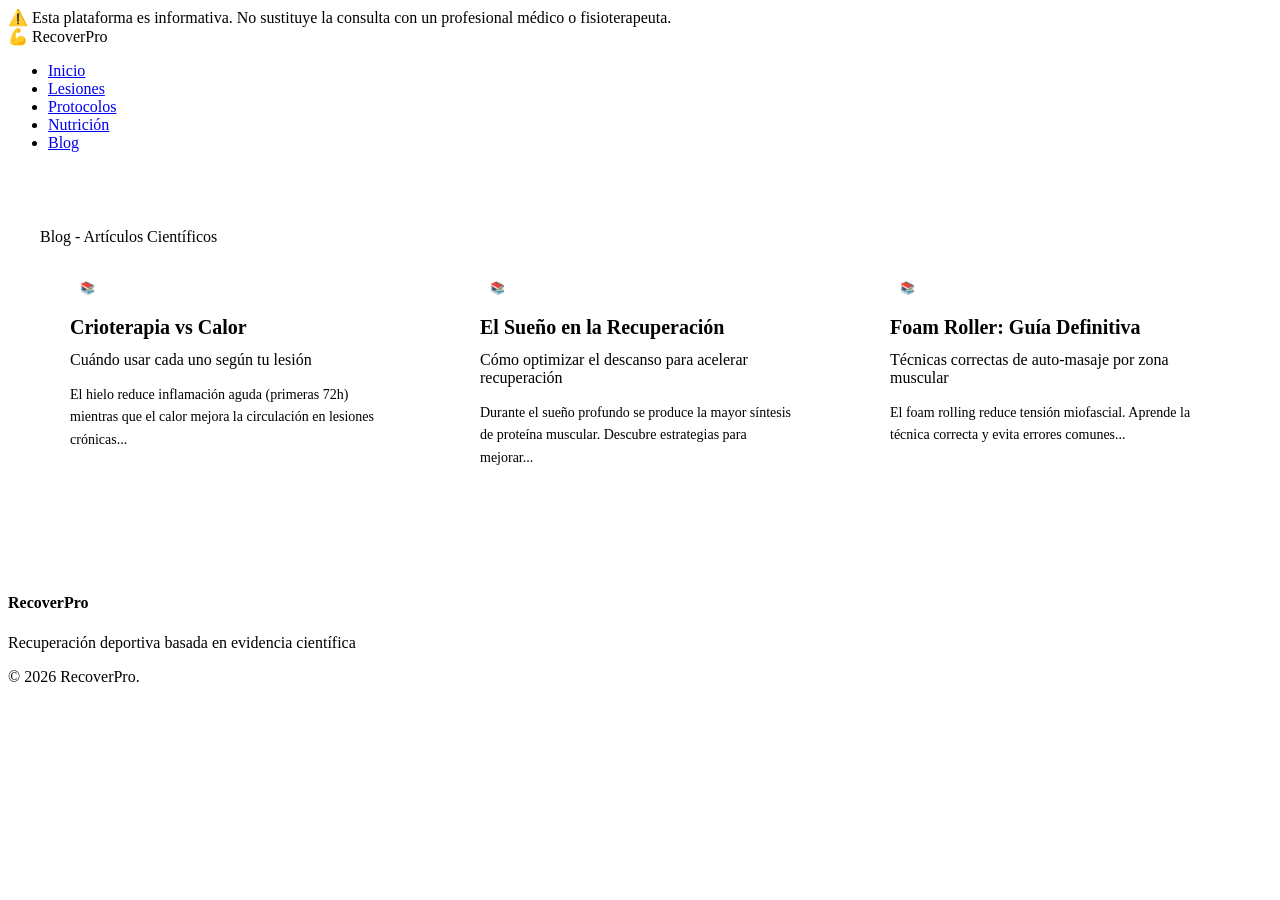
==== blog.html @ be3bdc6e "feat: Create complete RecoverPro website with all pages and functionality" ====
<!DOCTYPE html>
<html lang="es">
<head>
    <meta charset="UTF-8">
    <meta name="viewport" content="width=device-width, initial-scale=1.0">
    <title>Blog - RecoverPro</title>
    <link href="https://fonts.googleapis.com/css2?family=Plus+Jakarta+Sans:wght@800&family=Nunito:wght@400;600&family=Bebas+Neue&display=swap" rel="stylesheet">
    <link rel="stylesheet" href="styles.css">
</head>
<body>
    <div class="legal-banner">
        ⚠️ Esta plataforma es informativa. No sustituye la consulta con un profesional médico o fisioterapeuta.
    </div>

    <nav class="navbar">
        <div class="nav-container">
            <div class="logo">
                <span class="logo-icon">💪</span>
                <span class="logo-text">RecoverPro</span>
            </div>
            <ul class="nav-links">
                <li><a href="index.html">Inicio</a></li>
                <li><a href="lesiones.html">Lesiones</a></li>
                <li><a href="protocolos.html">Protocolos</a></li>
                <li><a href="nutricion.html">Nutrición</a></li>
                <li><a href="blog.html" class="active">Blog</a></li>
            </ul>
        </div>
    </nav>

    <section style="padding: 60px 20px; max-width: 1200px; margin: 0 auto;">
        <div class="section-title">Blog - Artículos Científicos</div>

        <div style="display: grid; grid-template-columns: repeat(auto-fit, minmax(300px, 1fr)); gap: 30px;">
            <article style="background: var(--color-surface); padding: 30px; border-radius: 16px; border-top: 4px solid var(--color-electric);">
                <div style="display: inline-block; background: var(--color-electric); color: white; padding: 5px 10px; border-radius: 20px; font-size: 12px; font-weight: 700; margin-bottom: 15px;">📚 Basado en Evidencia</div>
                <h2 style="font-family: var(--font-title); font-size: 20px; margin: 0 0 12px 0;">Crioterapia vs Calor</h2>
                <p style="color: var(--color-text-light); margin: 0 0 15px 0;">Cuándo usar cada uno según tu lesión</p>
                <p style="font-size: 14px; line-height: 1.6;">El hielo reduce inflamación aguda (primeras 72h) mientras que el calor mejora la circulación en lesiones crónicas...</p>
            </article>

            <article style="background: var(--color-surface); padding: 30px; border-radius: 16px; border-top: 4px solid var(--color-recovery);">
                <div style="display: inline-block; background: var(--color-recovery); color: white; padding: 5px 10px; border-radius: 20px; font-size: 12px; font-weight: 700; margin-bottom: 15px;">📚 Basado en Evidencia</div>
                <h2 style="font-family: var(--font-title); font-size: 20px; margin: 0 0 12px 0;">El Sueño en la Recuperación</h2>
                <p style="color: var(--color-text-light); margin: 0 0 15px 0;">Cómo optimizar el descanso para acelerar recuperación</p>
                <p style="font-size: 14px; line-height: 1.6;">Durante el sueño profundo se produce la mayor síntesis de proteína muscular. Descubre estrategias para mejorar...</p>
            </article>

            <article style="background: var(--color-surface); padding: 30px; border-radius: 16px; border-top: 4px solid var(--color-alert);">
                <div style="display: inline-block; background: var(--color-alert); color: white; padding: 5px 10px; border-radius: 20px; font-size: 12px; font-weight: 700; margin-bottom: 15px;">📚 Basado en Evidencia</div>
                <h2 style="font-family: var(--font-title); font-size: 20px; margin: 0 0 12px 0;">Foam Roller: Guía Definitiva</h2>
                <p style="color: var(--color-text-light); margin: 0 0 15px 0;">Técnicas correctas de auto-masaje por zona muscular</p>
                <p style="font-size: 14px; line-height: 1.6;">El foam rolling reduce tensión miofascial. Aprende la técnica correcta y evita errores comunes...</p>
            </article>
        </div>
    </section>

    <footer class="footer">
        <div class="footer-content">
            <div class="footer-section">
                <h4>RecoverPro</h4>
                <p>Recuperación deportiva basada en evidencia científica</p>
            </div>
        </div>
        <div class="footer-bottom">
            <p>&copy; 2026 RecoverPro.</p>
        </div>
    </footer>

    <script src="app.js"></script>
</body>
</html>
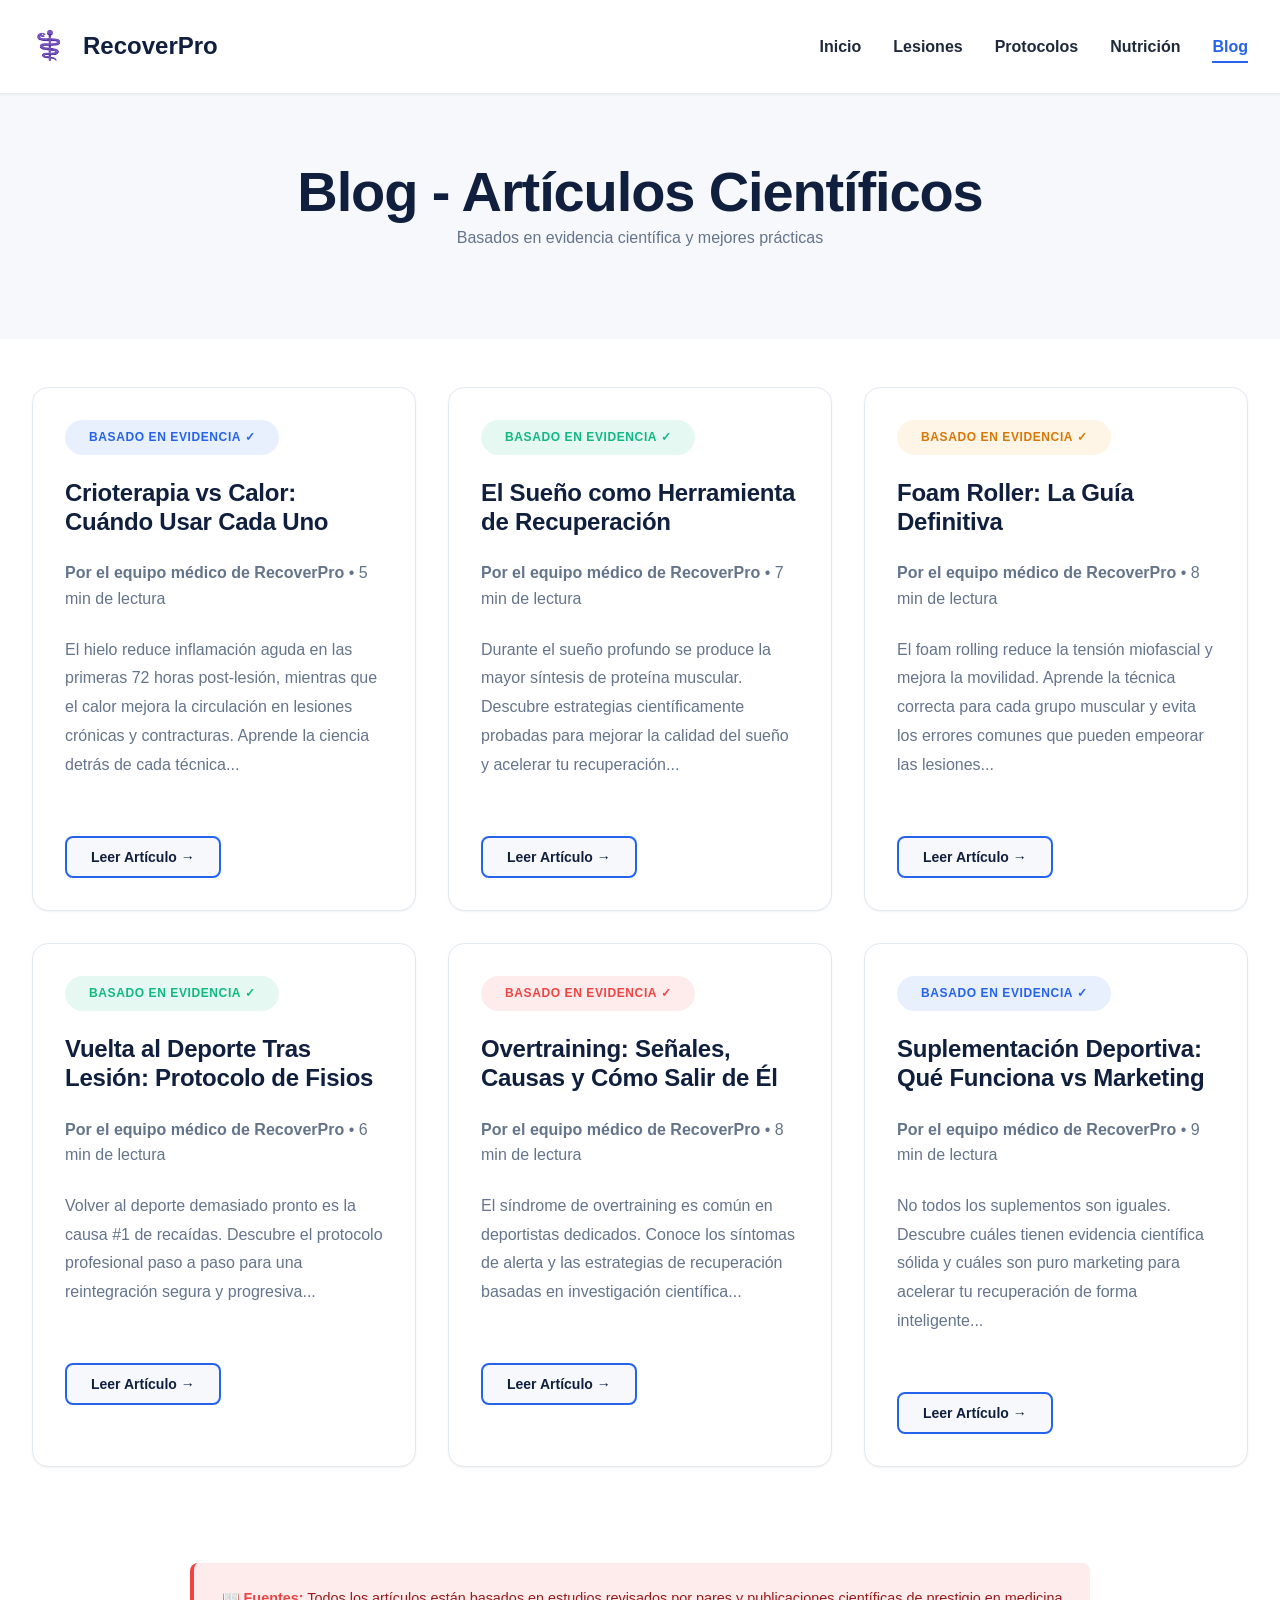
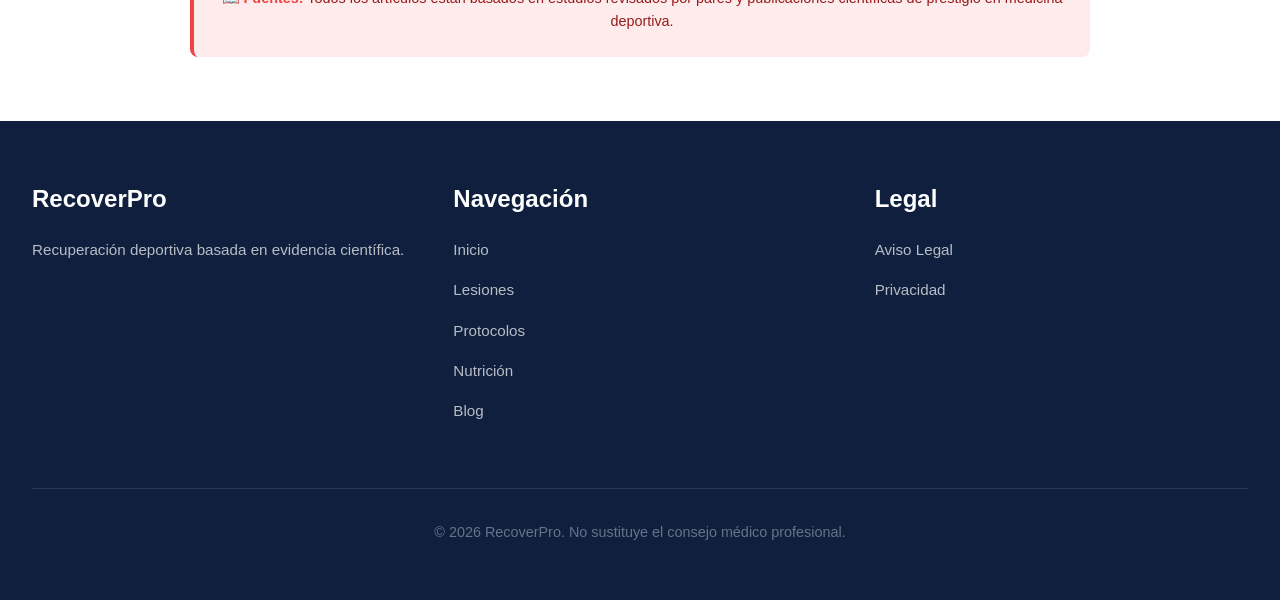
==== commit 33777d8c: "Full integration: CSS, JS, and updated HTML files with complete styling and functionality" ====
--- a/blog.html
+++ b/blog.html
@@ -5,68 +5,134 @@
     <meta name="viewport" content="width=device-width, initial-scale=1.0">
     <title>Blog - RecoverPro</title>
     <link href="https://fonts.googleapis.com/css2?family=Plus+Jakarta+Sans:wght@800&family=Nunito:wght@400;600&family=Bebas+Neue&display=swap" rel="stylesheet">
-    <link rel="stylesheet" href="styles.css">
+    <link rel="stylesheet" href="css/styles.css">
 </head>
 <body>
-    <div class="legal-banner">
-        ⚠️ Esta plataforma es informativa. No sustituye la consulta con un profesional médico o fisioterapeuta.
-    </div>
+    <header>
+        <div class="container">
+            <nav>
+                <div class="logo">RecoverPro</div>
+                <ul class="nav-links">
+                    <li><a href="index.html">Inicio</a></li>
+                    <li><a href="lesiones.html">Lesiones</a></li>
+                    <li><a href="protocolos.html">Protocolos</a></li>
+                    <li><a href="nutricion.html">Nutrición</a></li>
+                    <li><a href="blog.html">Blog</a></li>
+                </ul>
+            </nav>
+        </div>
+    </header>
 
-    <nav class="navbar">
-        <div class="nav-container">
-            <div class="logo">
-                <span class="logo-icon">💪</span>
-                <span class="logo-text">RecoverPro</span>
-            </div>
-            <ul class="nav-links">
-                <li><a href="index.html">Inicio</a></li>
-                <li><a href="lesiones.html">Lesiones</a></li>
-                <li><a href="protocolos.html">Protocolos</a></li>
-                <li><a href="nutricion.html">Nutrición</a></li>
-                <li><a href="blog.html" class="active">Blog</a></li>
-            </ul>
-        </div>
-    </nav>
-
-    <section style="padding: 60px 20px; max-width: 1200px; margin: 0 auto;">
-        <div class="section-title">Blog - Artículos Científicos</div>
-
-        <div style="display: grid; grid-template-columns: repeat(auto-fit, minmax(300px, 1fr)); gap: 30px;">
-            <article style="background: var(--color-surface); padding: 30px; border-radius: 16px; border-top: 4px solid var(--color-electric);">
-                <div style="display: inline-block; background: var(--color-electric); color: white; padding: 5px 10px; border-radius: 20px; font-size: 12px; font-weight: 700; margin-bottom: 15px;">📚 Basado en Evidencia</div>
-                <h2 style="font-family: var(--font-title); font-size: 20px; margin: 0 0 12px 0;">Crioterapia vs Calor</h2>
-                <p style="color: var(--color-text-light); margin: 0 0 15px 0;">Cuándo usar cada uno según tu lesión</p>
-                <p style="font-size: 14px; line-height: 1.6;">El hielo reduce inflamación aguda (primeras 72h) mientras que el calor mejora la circulación en lesiones crónicas...</p>
-            </article>
-
-            <article style="background: var(--color-surface); padding: 30px; border-radius: 16px; border-top: 4px solid var(--color-recovery);">
-                <div style="display: inline-block; background: var(--color-recovery); color: white; padding: 5px 10px; border-radius: 20px; font-size: 12px; font-weight: 700; margin-bottom: 15px;">📚 Basado en Evidencia</div>
-                <h2 style="font-family: var(--font-title); font-size: 20px; margin: 0 0 12px 0;">El Sueño en la Recuperación</h2>
-                <p style="color: var(--color-text-light); margin: 0 0 15px 0;">Cómo optimizar el descanso para acelerar recuperación</p>
-                <p style="font-size: 14px; line-height: 1.6;">Durante el sueño profundo se produce la mayor síntesis de proteína muscular. Descubre estrategias para mejorar...</p>
-            </article>
-
-            <article style="background: var(--color-surface); padding: 30px; border-radius: 16px; border-top: 4px solid var(--color-alert);">
-                <div style="display: inline-block; background: var(--color-alert); color: white; padding: 5px 10px; border-radius: 20px; font-size: 12px; font-weight: 700; margin-bottom: 15px;">📚 Basado en Evidencia</div>
-                <h2 style="font-family: var(--font-title); font-size: 20px; margin: 0 0 12px 0;">Foam Roller: Guía Definitiva</h2>
-                <p style="color: var(--color-text-light); margin: 0 0 15px 0;">Técnicas correctas de auto-masaje por zona muscular</p>
-                <p style="font-size: 14px; line-height: 1.6;">El foam rolling reduce tensión miofascial. Aprende la técnica correcta y evita errores comunes...</p>
-            </article>
+    <section style="padding: var(--spacing-2xl) 0; background-color: var(--bg-surface);">
+        <div class="container">
+            <h1 style="text-align: center; color: var(--dark-blue);">Blog - Artículos Científicos</h1>
+            <p style="text-align: center; color: var(--text-secondary);">Basados en evidencia científica y mejores prácticas</p>
         </div>
     </section>
 
-    <footer class="footer">
-        <div class="footer-content">
-            <div class="footer-section">
-                <h4>RecoverPro</h4>
-                <p>Recuperación deportiva basada en evidencia científica</p>
+    <section style="padding: var(--spacing-xl) 0;">
+        <div class="container">
+            <div style="display: grid; grid-template-columns: repeat(auto-fit, minmax(300px, 1fr)); gap: var(--spacing-lg);">
+                <!-- Artículo 1 -->
+                <article class="card">
+                    <div style="margin-bottom: var(--spacing-md);">
+                        <span class="badge badge-info">Basado en Evidencia ✓</span>
+                    </div>
+                    <h2 style="font-size: 1.5rem; color: var(--dark-blue); margin: 0 0 var(--spacing-md) 0;">Crioterapia vs Calor: Cuándo Usar Cada Uno</h2>
+                    <p style="color: var(--text-secondary); margin-bottom: var(--spacing-md);"><strong>Por el equipo médico de RecoverPro</strong> • 5 min de lectura</p>
+                    <p style="color: var(--text-secondary); line-height: 1.8;">El hielo reduce inflamación aguda en las primeras 72 horas post-lesión, mientras que el calor mejora la circulación en lesiones crónicas y contracturas. Aprende la ciencia detrás de cada técnica...</p>
+                    <a href="#" class="btn btn-secondary btn-sm" style="margin-top: var(--spacing-lg);">Leer Artículo →</a>
+                </article>
+
+                <!-- Artículo 2 -->
+                <article class="card">
+                    <div style="margin-bottom: var(--spacing-md);">
+                        <span class="badge badge-success">Basado en Evidencia ✓</span>
+                    </div>
+                    <h2 style="font-size: 1.5rem; color: var(--dark-blue); margin: 0 0 var(--spacing-md) 0;">El Sueño como Herramienta de Recuperación</h2>
+                    <p style="color: var(--text-secondary); margin-bottom: var(--spacing-md);"><strong>Por el equipo médico de RecoverPro</strong> • 7 min de lectura</p>
+                    <p style="color: var(--text-secondary); line-height: 1.8;">Durante el sueño profundo se produce la mayor síntesis de proteína muscular. Descubre estrategias científicamente probadas para mejorar la calidad del sueño y acelerar tu recuperación...</p>
+                    <a href="#" class="btn btn-secondary btn-sm" style="margin-top: var(--spacing-lg);">Leer Artículo →</a>
+                </article>
+
+                <!-- Artículo 3 -->
+                <article class="card">
+                    <div style="margin-bottom: var(--spacing-md);">
+                        <span class="badge badge-warning">Basado en Evidencia ✓</span>
+                    </div>
+                    <h2 style="font-size: 1.5rem; color: var(--dark-blue); margin: 0 0 var(--spacing-md) 0;">Foam Roller: La Guía Definitiva</h2>
+                    <p style="color: var(--text-secondary); margin-bottom: var(--spacing-md);"><strong>Por el equipo médico de RecoverPro</strong> • 8 min de lectura</p>
+                    <p style="color: var(--text-secondary); line-height: 1.8;">El foam rolling reduce la tensión miofascial y mejora la movilidad. Aprende la técnica correcta para cada grupo muscular y evita los errores comunes que pueden empeorar las lesiones...</p>
+                    <a href="#" class="btn btn-secondary btn-sm" style="margin-top: var(--spacing-lg);">Leer Artículo →</a>
+                </article>
+
+                <!-- Artículo 4 -->
+                <article class="card">
+                    <div style="margin-bottom: var(--spacing-md);">
+                        <span class="badge badge-success">Basado en Evidencia ✓</span>
+                    </div>
+                    <h2 style="font-size: 1.5rem; color: var(--dark-blue); margin: 0 0 var(--spacing-md) 0;">Vuelta al Deporte Tras Lesión: Protocolo de Fisios</h2>
+                    <p style="color: var(--text-secondary); margin-bottom: var(--spacing-md);"><strong>Por el equipo médico de RecoverPro</strong> • 6 min de lectura</p>
+                    <p style="color: var(--text-secondary); line-height: 1.8;">Volver al deporte demasiado pronto es la causa #1 de recaídas. Descubre el protocolo profesional paso a paso para una reintegración segura y progresiva...</p>
+                    <a href="#" class="btn btn-secondary btn-sm" style="margin-top: var(--spacing-lg);">Leer Artículo →</a>
+                </article>
+
+                <!-- Artículo 5 -->
+                <article class="card">
+                    <div style="margin-bottom: var(--spacing-md);">
+                        <span class="badge badge-danger">Basado en Evidencia ✓</span>
+                    </div>
+                    <h2 style="font-size: 1.5rem; color: var(--dark-blue); margin: 0 0 var(--spacing-md) 0;">Overtraining: Señales, Causas y Cómo Salir de Él</h2>
+                    <p style="color: var(--text-secondary); margin-bottom: var(--spacing-md);"><strong>Por el equipo médico de RecoverPro</strong> • 8 min de lectura</p>
+                    <p style="color: var(--text-secondary); line-height: 1.8;">El síndrome de overtraining es común en deportistas dedicados. Conoce los síntomas de alerta y las estrategias de recuperación basadas en investigación científica...</p>
+                    <a href="#" class="btn btn-secondary btn-sm" style="margin-top: var(--spacing-lg);">Leer Artículo →</a>
+                </article>
+
+                <!-- Artículo 6 -->
+                <article class="card">
+                    <div style="margin-bottom: var(--spacing-md);">
+                        <span class="badge badge-info">Basado en Evidencia ✓</span>
+                    </div>
+                    <h2 style="font-size: 1.5rem; color: var(--dark-blue); margin: 0 0 var(--spacing-md) 0;">Suplementación Deportiva: Qué Funciona vs Marketing</h2>
+                    <p style="color: var(--text-secondary); margin-bottom: var(--spacing-md);"><strong>Por el equipo médico de RecoverPro</strong> • 9 min de lectura</p>
+                    <p style="color: var(--text-secondary); line-height: 1.8;">No todos los suplementos son iguales. Descubre cuáles tienen evidencia científica sólida y cuáles son puro marketing para acelerar tu recuperación de forma inteligente...</p>
+                    <a href="#" class="btn btn-secondary btn-sm" style="margin-top: var(--spacing-lg);">Leer Artículo →</a>
+                </article>
             </div>
         </div>
-        <div class="footer-bottom">
-            <p>&copy; 2026 RecoverPro.</p>
+    </section>
+
+    <div class="legal-disclaimer" style="margin: var(--spacing-xl) auto; max-width: 900px; text-align: center;">
+        <strong>📖 Fuentes:</strong> Todos los artículos están basados en estudios revisados por pares y publicaciones científicas de prestigio en medicina deportiva.
+    </div>
+
+    <footer>
+        <div class="container">
+            <div class="footer-grid">
+                <div class="footer-column">
+                    <h4>RecoverPro</h4>
+                    <p>Recuperación deportiva basada en evidencia científica.</p>
+                </div>
+                <div class="footer-column">
+                    <h4>Navegación</h4>
+                    <a href="index.html">Inicio</a>
+                    <a href="lesiones.html">Lesiones</a>
+                    <a href="protocolos.html">Protocolos</a>
+                    <a href="nutricion.html">Nutrición</a>
+                    <a href="blog.html">Blog</a>
+                </div>
+                <div class="footer-column">
+                    <h4>Legal</h4>
+                    <a href="#">Aviso Legal</a>
+                    <a href="#">Privacidad</a>
+                </div>
+            </div>
+            <div class="footer-bottom">
+                <p>&copy; 2026 RecoverPro. No sustituye el consejo médico profesional.</p>
+            </div>
         </div>
     </footer>
 
-    <script src="app.js"></script>
+    <script src="js/main.js"></script>
 </body>
 </html>
--- a/css/styles.css
+++ b/css/styles.css
@@ -0,0 +1,1426 @@
+/* ============================================
+   RECOVERPRO - ESTILOS PRINCIPALES
+   ============================================ */
+
+:root {
+  /* Colores */
+  --bg-white: #FFFFFF;
+  --bg-surface: #F7F8FC;
+  --dark-blue: #0F1F3D;
+  --electric-blue: #2563EB;
+  --recovery-green: #10B981;
+  --alert-red: #EF4444;
+  --text-primary: #1E293B;
+  --text-secondary: #64748B;
+  --border-light: #E2E8F0;
+  
+  /* Typography */
+  --font-title: 'Plus Jakarta Sans', sans-serif;
+  --font-body: 'Nunito', sans-serif;
+  --font-data: 'Bebas Neue', sans-serif;
+  
+  /* Spacing */
+  --spacing-xs: 0.5rem;
+  --spacing-sm: 1rem;
+  --spacing-md: 1.5rem;
+  --spacing-lg: 2rem;
+  --spacing-xl: 3rem;
+  --spacing-2xl: 4rem;
+  
+  /* Radius */
+  --radius-sm: 0.375rem;
+  --radius-md: 0.5rem;
+  --radius-lg: 1rem;
+  --radius-full: 9999px;
+  
+  /* Shadows */
+  --shadow-sm: 0 1px 2px 0 rgba(0, 0, 0, 0.05);
+  --shadow-md: 0 4px 6px -1px rgba(0, 0, 0, 0.1);
+  --shadow-lg: 0 10px 15px -3px rgba(0, 0, 0, 0.1);
+  --shadow-xl: 0 20px 25px -5px rgba(0, 0, 0, 0.1);
+}
+
+/* ============================================
+   RESET Y ESTILOS BASE
+   ============================================ */
+
+* {
+  margin: 0;
+  padding: 0;
+  box-sizing: border-box;
+}
+
+html {
+  scroll-behavior: smooth;
+}
+
+body {
+  font-family: var(--font-body);
+  color: var(--text-primary);
+  background-color: var(--bg-white);
+  line-height: 1.6;
+}
+
+/* ============================================
+   TIPOGRAFÍA
+   ============================================ */
+
+h1, h2, h3, h4, h5, h6 {
+  font-family: var(--font-title);
+  font-weight: 800;
+  line-height: 1.2;
+}
+
+h1 {
+  font-size: 3.5rem;
+  letter-spacing: -0.02em;
+}
+
+h2 {
+  font-size: 2.25rem;
+  letter-spacing: -0.01em;
+}
+
+h3 {
+  font-size: 1.875rem;
+}
+
+h4 {
+  font-size: 1.5rem;
+}
+
+h5 {
+  font-size: 1.25rem;
+}
+
+h6 {
+  font-size: 1rem;
+}
+
+p {
+  color: var(--text-secondary);
+  margin-bottom: var(--spacing-md);
+}
+
+a {
+  color: var(--electric-blue);
+  text-decoration: none;
+  transition: all 0.3s ease;
+}
+
+a:hover {
+  color: var(--dark-blue);
+  text-decoration: underline;
+}
+
+/* ============================================
+   ANIMACIONES GLOBALES
+   ============================================ */
+
+@keyframes pulse-heartbeat {
+  0%, 100% {
+    transform: scale(1);
+    opacity: 1;
+  }
+  14% {
+    transform: scale(1.1);
+  }
+  28% {
+    transform: scale(1);
+  }
+}
+
+@keyframes fade-in-up {
+  from {
+    opacity: 0;
+    transform: translateY(20px);
+  }
+  to {
+    opacity: 1;
+    transform: translateY(0);
+  }
+}
+
+@keyframes slide-in-left {
+  from {
+    opacity: 0;
+    transform: translateX(-20px);
+  }
+  to {
+    opacity: 1;
+    transform: translateX(0);
+  }
+}
+
+@keyframes ripple-effect {
+  0% {
+    transform: scale(0);
+    opacity: 1;
+  }
+  100% {
+    transform: scale(4);
+    opacity: 0;
+  }
+}
+
+@keyframes gradient-shift {
+  0% {
+    background-position: 0% 50%;
+  }
+  50% {
+    background-position: 100% 50%;
+  }
+  100% {
+    background-position: 0% 50%;
+  }
+}
+
+@keyframes progress-animate {
+  0% {
+    width: 0%;
+  }
+  100% {
+    width: var(--progress-value, 100%);
+  }
+}
+
+@keyframes flip-card {
+  from {
+    transform: rotateY(0deg);
+  }
+  to {
+    transform: rotateY(180deg);
+  }
+}
+
+@keyframes timeline-fill {
+  from {
+    opacity: 0;
+    transform: scaleY(0);
+  }
+  to {
+    opacity: 1;
+    transform: scaleY(1);
+  }
+}
+
+/* ============================================
+   COMPONENTES REUTILIZABLES
+   ============================================ */
+
+.container {
+  max-width: 1280px;
+  margin: 0 auto;
+  padding: 0 var(--spacing-lg);
+}
+
+.btn {
+  display: inline-flex;
+  align-items: center;
+  justify-content: center;
+  padding: var(--spacing-sm) var(--spacing-lg);
+  font-size: 1rem;
+  font-weight: 600;
+  border-radius: var(--radius-md);
+  border: none;
+  cursor: pointer;
+  transition: all 0.3s ease;
+  position: relative;
+  overflow: hidden;
+  font-family: var(--font-body);
+}
+
+.btn::before {
+  content: '';
+  position: absolute;
+  top: 50%;
+  left: 50%;
+  width: 0;
+  height: 0;
+  border-radius: 50%;
+  background: rgba(255, 255, 255, 0.5);
+  transform: translate(-50%, -50%);
+  pointer-events: none;
+}
+
+.btn:active::before {
+  animation: ripple-effect 0.6s ease-out;
+}
+
+.btn-primary {
+  background-color: var(--electric-blue);
+  color: white;
+  box-shadow: var(--shadow-md);
+}
+
+.btn-primary:hover {
+  background-color: #1d4ed8;
+  box-shadow: var(--shadow-lg);
+  transform: translateY(-2px);
+}
+
+.btn-secondary {
+  background-color: var(--bg-surface);
+  color: var(--dark-blue);
+  border: 2px solid var(--electric-blue);
+}
+
+.btn-secondary:hover {
+  background-color: var(--electric-blue);
+  color: white;
+}
+
+.btn-success {
+  background-color: var(--recovery-green);
+  color: white;
+}
+
+.btn-success:hover {
+  background-color: #059669;
+}
+
+.btn-danger {
+  background-color: var(--alert-red);
+  color: white;
+}
+
+.btn-danger:hover {
+  background-color: #dc2626;
+}
+
+.btn-sm {
+  padding: var(--spacing-xs) var(--spacing-md);
+  font-size: 0.875rem;
+}
+
+.btn-lg {
+  padding: var(--spacing-md) var(--spacing-xl);
+  font-size: 1.125rem;
+}
+
+.badge {
+  display: inline-block;
+  padding: var(--spacing-xs) var(--spacing-md);
+  border-radius: var(--radius-full);
+  font-size: 0.75rem;
+  font-weight: 600;
+  text-transform: uppercase;
+  letter-spacing: 0.05em;
+}
+
+.badge-success {
+  background-color: rgba(16, 185, 129, 0.1);
+  color: var(--recovery-green);
+}
+
+.badge-warning {
+  background-color: rgba(245, 158, 11, 0.1);
+  color: #d97706;
+}
+
+.badge-danger {
+  background-color: rgba(239, 68, 68, 0.1);
+  color: var(--alert-red);
+}
+
+.badge-info {
+  background-color: rgba(37, 99, 235, 0.1);
+  color: var(--electric-blue);
+}
+
+.card {
+  background-color: var(--bg-white);
+  border: 1px solid var(--border-light);
+  border-radius: var(--radius-lg);
+  padding: var(--spacing-lg);
+  box-shadow: var(--shadow-sm);
+  transition: all 0.3s ease;
+}
+
+.card:hover {
+  box-shadow: var(--shadow-md);
+  transform: translateY(-4px);
+}
+
+.card-title {
+  margin-bottom: var(--spacing-md);
+}
+
+/* ============================================
+   HEADER / NAVEGACIÓN
+   ============================================ */
+
+header {
+  background-color: var(--bg-white);
+  border-bottom: 1px solid var(--border-light);
+  position: sticky;
+  top: 0;
+  z-index: 100;
+  box-shadow: var(--shadow-sm);
+}
+
+nav {
+  display: flex;
+  align-items: center;
+  justify-content: space-between;
+  padding: var(--spacing-md) 0;
+  font-family: var(--font-body);
+}
+
+.logo {
+  font-size: 1.5rem;
+  font-weight: 800;
+  color: var(--dark-blue);
+  font-family: var(--font-title);
+  display: flex;
+  align-items: center;
+  gap: var(--spacing-sm);
+}
+
+.logo::before {
+  content: '⚕️';
+  font-size: 1.75rem;
+}
+
+.nav-links {
+  display: flex;
+  list-style: none;
+  gap: var(--spacing-lg);
+  align-items: center;
+}
+
+.nav-links a {
+  color: var(--text-primary);
+  font-weight: 600;
+  position: relative;
+  padding-bottom: var(--spacing-xs);
+}
+
+.nav-links a::after {
+  content: '';
+  position: absolute;
+  bottom: 0;
+  left: 0;
+  width: 0;
+  height: 2px;
+  background-color: var(--electric-blue);
+  transition: width 0.3s ease;
+}
+
+.nav-links a:hover::after {
+  width: 100%;
+}
+
+.nav-links a.active {
+  color: var(--electric-blue);
+}
+
+.nav-links a.active::after {
+  width: 100%;
+}
+
+/* ============================================
+   HERO SECTION
+   ============================================ */
+
+.hero {
+  background: linear-gradient(135deg, #0F1F3D 0%, #2563EB 50%, #10B981 100%);
+  background-size: 200% 200%;
+  animation: gradient-shift 12s ease infinite;
+  color: white;
+  padding: var(--spacing-2xl) 0;
+  text-align: center;
+  position: relative;
+  overflow: hidden;
+  min-height: 600px;
+  display: flex;
+  align-items: center;
+  justify-content: center;
+}
+
+.hero::before {
+  content: '';
+  position: absolute;
+  top: 0;
+  left: 0;
+  right: 0;
+  bottom: 0;
+  background: url('data:image/svg+xml,<svg xmlns="http://www.w3.org/2000/svg" viewBox="0 0 1200 120"><path d="M0,50 Q300,0 600,50 T1200,50 L1200,120 L0,120" fill="rgba(255,255,255,0.1)"/></svg>');
+  background-repeat: repeat-x;
+  animation: drift 15s linear infinite;
+  pointer-events: none;
+}
+
+@keyframes drift {
+  0% { transform: translateX(0); }
+  100% { transform: translateX(1200px); }
+}
+
+.hero-content {
+  position: relative;
+  z-index: 2;
+  animation: fade-in-up 0.8s ease;
+}
+
+.hero h1 {
+  font-size: 4rem;
+  margin-bottom: var(--spacing-md);
+  font-weight: 800;
+}
+
+.hero-subtitle {
+  font-size: 1.5rem;
+  margin-bottom: var(--spacing-xl);
+  opacity: 0.95;
+  font-weight: 300;
+}
+
+.hero-stat {
+  background-color: rgba(255, 255, 255, 0.1);
+  backdrop-filter: blur(10px);
+  padding: var(--spacing-lg) var(--spacing-2xl);
+  border-radius: var(--radius-lg);
+  margin: var(--spacing-lg) auto;
+  max-width: 500px;
+  border: 1px solid rgba(255, 255, 255, 0.2);
+}
+
+.hero-stat-number {
+  font-size: 3rem;
+  font-family: var(--font-data);
+  font-weight: 800;
+  animation: fade-in-up 1s ease 0.3s both;
+}
+
+.hero-stat-text {
+  font-size: 1.125rem;
+  margin-top: var(--spacing-sm);
+  animation: fade-in-up 1s ease 0.5s both;
+}
+
+/* ============================================
+   PILARES SECTION
+   ============================================ */
+
+.pillars {
+  padding: var(--spacing-2xl) 0;
+  background-color: var(--bg-surface);
+}
+
+.pillars-grid {
+  display: grid;
+  grid-template-columns: repeat(auto-fit, minmax(250px, 1fr));
+  gap: var(--spacing-lg);
+  margin-top: var(--spacing-2xl);
+}
+
+.pillar-card {
+  background-color: var(--bg-white);
+  padding: var(--spacing-2xl);
+  border-radius: var(--radius-lg);
+  text-align: center;
+  border: 2px solid var(--border-light);
+  transition: all 0.3s ease;
+}
+
+.pillar-card:hover {
+  border-color: var(--electric-blue);
+  box-shadow: var(--shadow-lg);
+  transform: translateY(-8px);
+}
+
+.pillar-icon {
+  font-size: 3.5rem;
+  margin-bottom: var(--spacing-md);
+}
+
+.pillar-card.pillar-recovery .pillar-icon {
+  animation: pulse-heartbeat 1.5s ease-in-out infinite;
+}
+
+.pillar-card h3 {
+  color: var(--dark-blue);
+  margin-bottom: var(--spacing-md);
+}
+
+.pillar-card p {
+  font-size: 0.95rem;
+  color: var(--text-secondary);
+}
+
+/* ============================================
+   INJURY SELECTOR (SVG Body)
+   ============================================ */
+
+.injury-selector {
+  padding: var(--spacing-2xl) 0;
+  text-align: center;
+}
+
+.injury-selector h2 {
+  margin-bottom: var(--spacing-xl);
+  color: var(--dark-blue);
+}
+
+.body-svg-container {
+  max-width: 400px;
+  margin: var(--spacing-xl) auto;
+  background-color: var(--bg-surface);
+  padding: var(--spacing-lg);
+  border-radius: var(--radius-lg);
+  border: 2px dashed var(--electric-blue);
+}
+
+.body-svg-container svg {
+  width: 100%;
+  height: auto;
+}
+
+.body-part {
+  cursor: pointer;
+  transition: all 0.3s ease;
+}
+
+.body-part:hover {
+  opacity: 0.8;
+  filter: brightness(1.1);
+}
+
+.injury-list {
+  margin-top: var(--spacing-xl);
+  text-align: left;
+}
+
+.injury-list h3 {
+  color: var(--dark-blue);
+  margin-bottom: var(--spacing-lg);
+}
+
+.injury-item {
+  padding: var(--spacing-md);
+  background-color: var(--bg-surface);
+  border-left: 4px solid var(--electric-blue);
+  margin-bottom: var(--spacing-md);
+  border-radius: var(--radius-md);
+  cursor: pointer;
+  transition: all 0.3s ease;
+}
+
+.injury-item:hover {
+  background-color: white;
+  box-shadow: var(--shadow-md);
+  transform: translateX(8px);
+}
+
+.injury-severity {
+  display: inline-flex;
+  gap: var(--spacing-xs);
+  margin-top: var(--spacing-xs);
+}
+
+.severity-dot {
+  width: 12px;
+  height: 12px;
+  border-radius: 50%;
+}
+
+.severity-dot.mild {
+  background-color: #3b82f6;
+}
+
+.severity-dot.moderate {
+  background-color: #f59e0b;
+}
+
+.severity-dot.severe {
+  background-color: #ef4444;
+}
+
+/* ============================================
+   PROTOCOLO CARDS
+   ============================================ */
+
+.protocols-section {
+  padding: var(--spacing-2xl) 0;
+}
+
+.protocols-grid {
+  display: grid;
+  grid-template-columns: repeat(auto-fit, minmax(300px, 1fr));
+  gap: var(--spacing-lg);
+  margin-top: var(--spacing-xl);
+}
+
+.protocol-card {
+  background-color: var(--bg-white);
+  border: 1px solid var(--border-light);
+  border-radius: var(--radius-lg);
+  overflow: hidden;
+  transition: all 0.3s ease;
+  perspective: 1000px;
+}
+
+.protocol-card:hover {
+  box-shadow: var(--shadow-lg);
+  transform: translateY(-8px);
+}
+
+.protocol-header {
+  background: linear-gradient(135deg, var(--electric-blue), var(--dark-blue));
+  color: white;
+  padding: var(--spacing-lg);
+  text-align: center;
+}
+
+.protocol-header h3 {
+  margin: 0;
+  color: white;
+}
+
+.protocol-body {
+  padding: var(--spacing-lg);
+}
+
+.protocol-meta {
+  display: grid;
+  grid-template-columns: repeat(3, 1fr);
+  gap: var(--spacing-md);
+  margin-bottom: var(--spacing-lg);
+}
+
+.protocol-meta-item {
+  text-align: center;
+  padding: var(--spacing-md);
+  background-color: var(--bg-surface);
+  border-radius: var(--radius-md);
+}
+
+.protocol-meta-label {
+  font-size: 0.75rem;
+  text-transform: uppercase;
+  color: var(--text-secondary);
+  font-weight: 600;
+  margin-bottom: var(--spacing-xs);
+}
+
+.protocol-meta-value {
+  font-size: 1.25rem;
+  font-weight: 800;
+  color: var(--dark-blue);
+  font-family: var(--font-data);
+}
+
+.protocol-description {
+  font-size: 0.95rem;
+  color: var(--text-secondary);
+  margin-bottom: var(--spacing-lg);
+}
+
+.protocol-cta {
+  display: flex;
+  gap: var(--spacing-md);
+}
+
+/* ============================================
+   CALCULADORA
+   ============================================ */
+
+.calculator {
+  background-color: var(--bg-surface);
+  padding: var(--spacing-2xl);
+  border-radius: var(--radius-lg);
+  margin: var(--spacing-xl) 0;
+}
+
+.calculator h3 {
+  color: var(--dark-blue);
+  margin-bottom: var(--spacing-lg);
+}
+
+.calculator-form {
+  display: grid;
+  grid-template-columns: repeat(auto-fit, minmax(200px, 1fr));
+  gap: var(--spacing-lg);
+  margin-bottom: var(--spacing-lg);
+}
+
+.form-group {
+  display: flex;
+  flex-direction: column;
+}
+
+.form-group label {
+  font-weight: 600;
+  color: var(--text-primary);
+  margin-bottom: var(--spacing-xs);
+  font-size: 0.95rem;
+}
+
+.form-group input,
+.form-group select {
+  padding: var(--spacing-sm);
+  border: 2px solid var(--border-light);
+  border-radius: var(--radius-md);
+  font-family: var(--font-body);
+  font-size: 1rem;
+  transition: all 0.3s ease;
+}
+
+.form-group input:focus,
+.form-group select:focus {
+  outline: none;
+  border-color: var(--electric-blue);
+  box-shadow: 0 0 0 3px rgba(37, 99, 235, 0.1);
+}
+
+.calculator-result {
+  background-color: white;
+  padding: var(--spacing-lg);
+  border-radius: var(--radius-md);
+  margin-top: var(--spacing-lg);
+  display: none;
+}
+
+.calculator-result.show {
+  display: block;
+  animation: fade-in-up 0.5s ease;
+}
+
+.result-item {
+  margin-bottom: var(--spacing-md);
+  padding-bottom: var(--spacing-md);
+  border-bottom: 1px solid var(--border-light);
+}
+
+.result-item:last-child {
+  border-bottom: none;
+  margin-bottom: 0;
+  padding-bottom: 0;
+}
+
+.result-label {
+  font-weight: 600;
+  color: var(--text-secondary);
+  font-size: 0.875rem;
+  text-transform: uppercase;
+}
+
+.result-value {
+  font-size: 1.5rem;
+  color: var(--dark-blue);
+  font-family: var(--font-data);
+  font-weight: 800;
+  margin-top: var(--spacing-xs);
+}
+
+/* ============================================
+   TESTIMONIOS
+   ============================================ */
+
+.testimonials {
+  padding: var(--spacing-2xl) 0;
+  background-color: var(--bg-surface);
+}
+
+.testimonials-grid {
+  display: grid;
+  grid-template-columns: repeat(auto-fit, minmax(300px, 1fr));
+  gap: var(--spacing-lg);
+  margin-top: var(--spacing-xl);
+}
+
+.testimonial-card {
+  background-color: white;
+  padding: var(--spacing-lg);
+  border-radius: var(--radius-lg);
+  box-shadow: var(--shadow-sm);
+  transition: all 0.3s ease;
+}
+
+.testimonial-card:hover {
+  box-shadow: var(--shadow-lg);
+  transform: translateY(-4px);
+}
+
+.testimonial-header {
+  display: flex;
+  align-items: center;
+  margin-bottom: var(--spacing-lg);
+  gap: var(--spacing-md);
+}
+
+.testimonial-avatar {
+  width: 60px;
+  height: 60px;
+  border-radius: 50%;
+  background: linear-gradient(135deg, var(--electric-blue), var(--recovery-green));
+  display: flex;
+  align-items: center;
+  justify-content: center;
+  color: white;
+  font-size: 1.5rem;
+  font-weight: bold;
+}
+
+.testimonial-info h4 {
+  margin: 0 0 var(--spacing-xs) 0;
+  color: var(--dark-blue);
+}
+
+.testimonial-meta {
+  font-size: 0.85rem;
+  color: var(--text-secondary);
+}
+
+.testimonial-text {
+  font-style: italic;
+  color: var(--text-secondary);
+  margin-bottom: var(--spacing-md);
+  line-height: 1.8;
+}
+
+.testimonial-achievement {
+  background-color: rgba(16, 185, 129, 0.1);
+  padding: var(--spacing-md);
+  border-radius: var(--radius-md);
+  border-left: 4px solid var(--recovery-green);
+  font-size: 0.9rem;
+}
+
+/* ============================================
+   NEWSLETTER
+   ============================================ */
+
+.newsletter {
+  background: linear-gradient(135deg, var(--dark-blue), var(--electric-blue));
+  color: white;
+  padding: var(--spacing-2xl);
+  border-radius: var(--radius-lg);
+  text-align: center;
+  margin: var(--spacing-2xl) 0;
+}
+
+.newsletter h2 {
+  color: white;
+  margin-bottom: var(--spacing-md);
+}
+
+.newsletter-form {
+  display: flex;
+  gap: var(--spacing-md);
+  max-width: 500px;
+  margin: var(--spacing-lg) auto 0;
+  flex-wrap: wrap;
+  justify-content: center;
+}
+
+.newsletter-form input {
+  flex: 1;
+  min-width: 200px;
+  padding: var(--spacing-md);
+  border: none;
+  border-radius: var(--radius-md);
+  font-family: var(--font-body);
+}
+
+.newsletter-form button {
+  padding: var(--spacing-md) var(--spacing-lg);
+}
+
+/* ============================================
+   TOOLTIP
+   ============================================ */
+
+.tooltip {
+  position: relative;
+  cursor: help;
+  border-bottom: 2px dotted var(--electric-blue);
+}
+
+.tooltip-text {
+  visibility: hidden;
+  background-color: var(--dark-blue);
+  color: white;
+  text-align: center;
+  padding: var(--spacing-sm) var(--spacing-md);
+  border-radius: var(--radius-md);
+  position: absolute;
+  z-index: 1;
+  bottom: 125%;
+  left: 50%;
+  transform: translateX(-50%);
+  white-space: nowrap;
+  font-size: 0.85rem;
+  opacity: 0;
+  transition: opacity 0.3s ease;
+  box-shadow: var(--shadow-md);
+}
+
+.tooltip-text::after {
+  content: '';
+  position: absolute;
+  top: 100%;
+  left: 50%;
+  transform: translateX(-50%);
+  border: 6px solid transparent;
+  border-top-color: var(--dark-blue);
+}
+
+.tooltip:hover .tooltip-text {
+  visibility: visible;
+  opacity: 1;
+}
+
+/* ============================================
+   PROGRESS BAR
+   ============================================ */
+
+.progress-bar {
+  height: 8px;
+  background-color: var(--border-light);
+  border-radius: var(--radius-full);
+  overflow: hidden;
+  margin: var(--spacing-md) 0;
+}
+
+.progress-fill {
+  height: 100%;
+  background: linear-gradient(90deg, var(--electric-blue), var(--recovery-green));
+  border-radius: var(--radius-full);
+  animation: progress-animate 1s ease-out;
+  transition: width 0.5s ease;
+}
+
+.progress-label {
+  display: flex;
+  justify-content: space-between;
+  font-size: 0.85rem;
+  margin-top: var(--spacing-xs);
+  font-weight: 600;
+}
+
+/* ============================================
+   FLIP CARD (EJERCICIOS)
+   ============================================ */
+
+.flip-card {
+  background-color: transparent;
+  width: 100%;
+  height: 300px;
+  perspective: 1000px;
+  cursor: pointer;
+}
+
+.flip-card-inner {
+  position: relative;
+  width: 100%;
+  height: 100%;
+  text-align: center;
+  transition: transform 0.6s;
+  transform-style: preserve-3d;
+}
+
+.flip-card.flipped .flip-card-inner {
+  transform: rotateY(180deg);
+}
+
+.flip-card-front, .flip-card-back {
+  position: absolute;
+  width: 100%;
+  height: 100%;
+  backface-visibility: hidden;
+  display: flex;
+  flex-direction: column;
+  align-items: center;
+  justify-content: center;
+  padding: var(--spacing-lg);
+  border-radius: var(--radius-lg);
+}
+
+.flip-card-front {
+  background: linear-gradient(135deg, var(--electric-blue), var(--dark-blue));
+  color: white;
+}
+
+.flip-card-back {
+  background-color: var(--recovery-green);
+  color: white;
+  transform: rotateY(180deg);
+}
+
+.flip-icon {
+  font-size: 3rem;
+  margin-bottom: var(--spacing-md);
+}
+
+/* ============================================
+   TIMELINE
+   ============================================ */
+
+.timeline {
+  position: relative;
+  padding: var(--spacing-xl) 0;
+}
+
+.timeline::before {
+  content: '';
+  position: absolute;
+  left: 50%;
+  transform: translateX(-50%);
+  width: 4px;
+  height: 100%;
+  background: linear-gradient(180deg, var(--electric-blue), var(--recovery-green));
+}
+
+.timeline-item {
+  margin-bottom: var(--spacing-2xl);
+  position: relative;
+}
+
+.timeline-item:nth-child(odd) {
+  text-align: right;
+  padding-right: calc(50% + var(--spacing-lg));
+}
+
+.timeline-item:nth-child(even) {
+  text-align: left;
+  padding-left: calc(50% + var(--spacing-lg));
+}
+
+.timeline-dot {
+  position: absolute;
+  left: 50%;
+  transform: translateX(-50%);
+  width: 20px;
+  height: 20px;
+  background-color: var(--electric-blue);
+  border: 4px solid white;
+  border-radius: 50%;
+  top: 0;
+  z-index: 10;
+  box-shadow: 0 0 0 4px var(--bg-surface);
+}
+
+.timeline-content {
+  background-color: var(--bg-surface);
+  padding: var(--spacing-lg);
+  border-radius: var(--radius-lg);
+  animation: fade-in-up 0.6s ease;
+}
+
+.timeline-content h4 {
+  color: var(--dark-blue);
+  margin-bottom: var(--spacing-sm);
+}
+
+.timeline-content p {
+  margin: 0;
+  color: var(--text-secondary);
+  font-size: 0.95rem;
+}
+
+/* ============================================
+   FOOTER
+   ============================================ */
+
+footer {
+  background-color: var(--dark-blue);
+  color: white;
+  padding: var(--spacing-2xl) 0 var(--spacing-lg);
+  margin-top: var(--spacing-2xl);
+}
+
+.footer-grid {
+  display: grid;
+  grid-template-columns: repeat(auto-fit, minmax(250px, 1fr));
+  gap: var(--spacing-xl);
+  margin-bottom: var(--spacing-xl);
+}
+
+.footer-column h4 {
+  color: white;
+  margin-bottom: var(--spacing-md);
+}
+
+.footer-column p,
+.footer-column a {
+  color: rgba(255, 255, 255, 0.7);
+  font-size: 0.95rem;
+  margin-bottom: var(--spacing-sm);
+  display: block;
+}
+
+.footer-column a:hover {
+  color: white;
+}
+
+.footer-bottom {
+  border-top: 1px solid rgba(255, 255, 255, 0.1);
+  padding-top: var(--spacing-lg);
+  text-align: center;
+  color: rgba(255, 255, 255, 0.6);
+  font-size: 0.9rem;
+}
+
+.legal-disclaimer {
+  background-color: rgba(239, 68, 68, 0.1);
+  border-left: 4px solid var(--alert-red);
+  padding: var(--spacing-md);
+  border-radius: var(--radius-md);
+  margin-top: var(--spacing-lg);
+  font-size: 0.9rem;
+  color: #991b1b;
+}
+
+.legal-disclaimer strong {
+  color: var(--alert-red);
+}
+
+/* ============================================
+   STICKY SIDEBAR (Para artículos)
+   ============================================ */
+
+.article-container {
+  display: grid;
+  grid-template-columns: 1fr 300px;
+  gap: var(--spacing-xl);
+}
+
+.article-content {
+  max-width: 800px;
+}
+
+.sticky-sidebar {
+  position: sticky;
+  top: 100px;
+  height: fit-content;
+}
+
+.toc-container {
+  background-color: var(--bg-surface);
+  padding: var(--spacing-lg);
+  border-radius: var(--radius-lg);
+  border-left: 4px solid var(--electric-blue);
+}
+
+.toc-container h4 {
+  color: var(--dark-blue);
+  margin-bottom: var(--spacing-md);
+  font-size: 0.95rem;
+}
+
+.toc-list {
+  list-style: none;
+}
+
+.toc-list li {
+  margin-bottom: var(--spacing-sm);
+}
+
+.toc-list a {
+  font-size: 0.9rem;
+  color: var(--text-secondary);
+}
+
+.toc-list a.active {
+  color: var(--electric-blue);
+  font-weight: 600;
+}
+
+/* ============================================
+   ARTÍCULOS / BLOG
+   ============================================ */
+
+.article-header {
+  background: linear-gradient(135deg, var(--dark-blue), var(--electric-blue));
+  color: white;
+  padding: var(--spacing-2xl);
+  border-radius: var(--radius-lg);
+  margin-bottom: var(--spacing-xl);
+  text-align: center;
+}
+
+.article-header h1 {
+  color: white;
+  margin-bottom: var(--spacing-md);
+}
+
+.article-meta {
+  display: flex;
+  justify-content: center;
+  align-items: center;
+  gap: var(--spacing-lg);
+  flex-wrap: wrap;
+  font-size: 0.95rem;
+  opacity: 0.9;
+}
+
+.article-meta-item {
+  display: flex;
+  align-items: center;
+  gap: var(--spacing-xs);
+}
+
+.article-content h2 {
+  margin-top: var(--spacing-2xl);
+  margin-bottom: var(--spacing-lg);
+  color: var(--dark-blue);
+}
+
+.article-content h3 {
+  margin-top: var(--spacing-xl);
+  margin-bottom: var(--spacing-md);
+  color: var(--dark-blue);
+}
+
+.article-content p {
+  margin-bottom: var(--spacing-md);
+  line-height: 1.8;
+}
+
+.article-content ul,
+.article-content ol {
+  margin: var(--spacing-lg) 0;
+  padding-left: var(--spacing-lg);
+}
+
+.article-content li {
+  margin-bottom: var(--spacing-sm);
+  color: var(--text-secondary);
+  line-height: 1.8;
+}
+
+.article-quote {
+  background-color: var(--bg-surface);
+  border-left: 4px solid var(--electric-blue);
+  padding: var(--spacing-lg);
+  margin: var(--spacing-xl) 0;
+  border-radius: var(--radius-md);
+  font-style: italic;
+  color: var(--text-primary);
+}
+
+.article-source {
+  background-color: rgba(37, 99, 235, 0.05);
+  padding: var(--spacing-md);
+  border-radius: var(--radius-md);
+  margin-top: var(--spacing-lg);
+  font-size: 0.9rem;
+  border: 1px solid rgba(37, 99, 235, 0.2);
+}
+
+/* ============================================
+   RESPONSIVE
+   ============================================ */
+
+@media (max-width: 1024px) {
+  .article-container {
+    grid-template-columns: 1fr;
+  }
+  
+  .sticky-sidebar {
+    position: static;
+  }
+  
+  .timeline::before {
+    left: 30px;
+  }
+  
+  .timeline-item:nth-child(odd),
+  .timeline-item:nth-child(even) {
+    text-align: left;
+    padding-left: 80px;
+    padding-right: 0;
+  }
+  
+  .timeline-dot {
+    left: 0;
+    transform: translateX(0);
+  }
+}
+
+@media (max-width: 768px) {
+  h1 {
+    font-size: 2.5rem;
+  }
+  
+  h2 {
+    font-size: 1.75rem;
+  }
+  
+  .hero {
+    min-height: 400px;
+    padding: var(--spacing-xl) 0;
+  }
+  
+  .hero h1 {
+    font-size: 2.5rem;
+  }
+  
+  .nav-links {
+    gap: var(--spacing-md);
+    font-size: 0.9rem;
+  }
+  
+  .pillars-grid {
+    grid-template-columns: 1fr;
+  }
+  
+  .protocols-grid {
+    grid-template-columns: 1fr;
+  }
+  
+  .calculator-form {
+    grid-template-columns: 1fr;
+  }
+  
+  .newsletter-form {
+    flex-direction: column;
+  }
+  
+  .newsletter-form input,
+  .newsletter-form button {
+    width: 100%;
+  }
+}
+
+@media (max-width: 480px) {
+  :root {
+    --spacing-lg: 1.5rem;
+    --spacing-xl: 2rem;
+    --spacing-2xl: 2.5rem;
+  }
+  
+  h1 {
+    font-size: 2rem;
+  }
+  
+  h2 {
+    font-size: 1.5rem;
+  }
+  
+  .container {
+    padding: 0 var(--spacing-md);
+  }
+  
+  .hero h1 {
+    font-size: 1.75rem;
+  }
+  
+  .hero-subtitle {
+    font-size: 1.125rem;
+  }
+  
+  .nav-links {
+    gap: var(--spacing-sm);
+  }
+  
+  .protocol-meta {
+    grid-template-columns: 1fr;
+  }
+  
+  .testimonial-header {
+    flex-direction: column;
+    text-align: center;
+  }
+}
